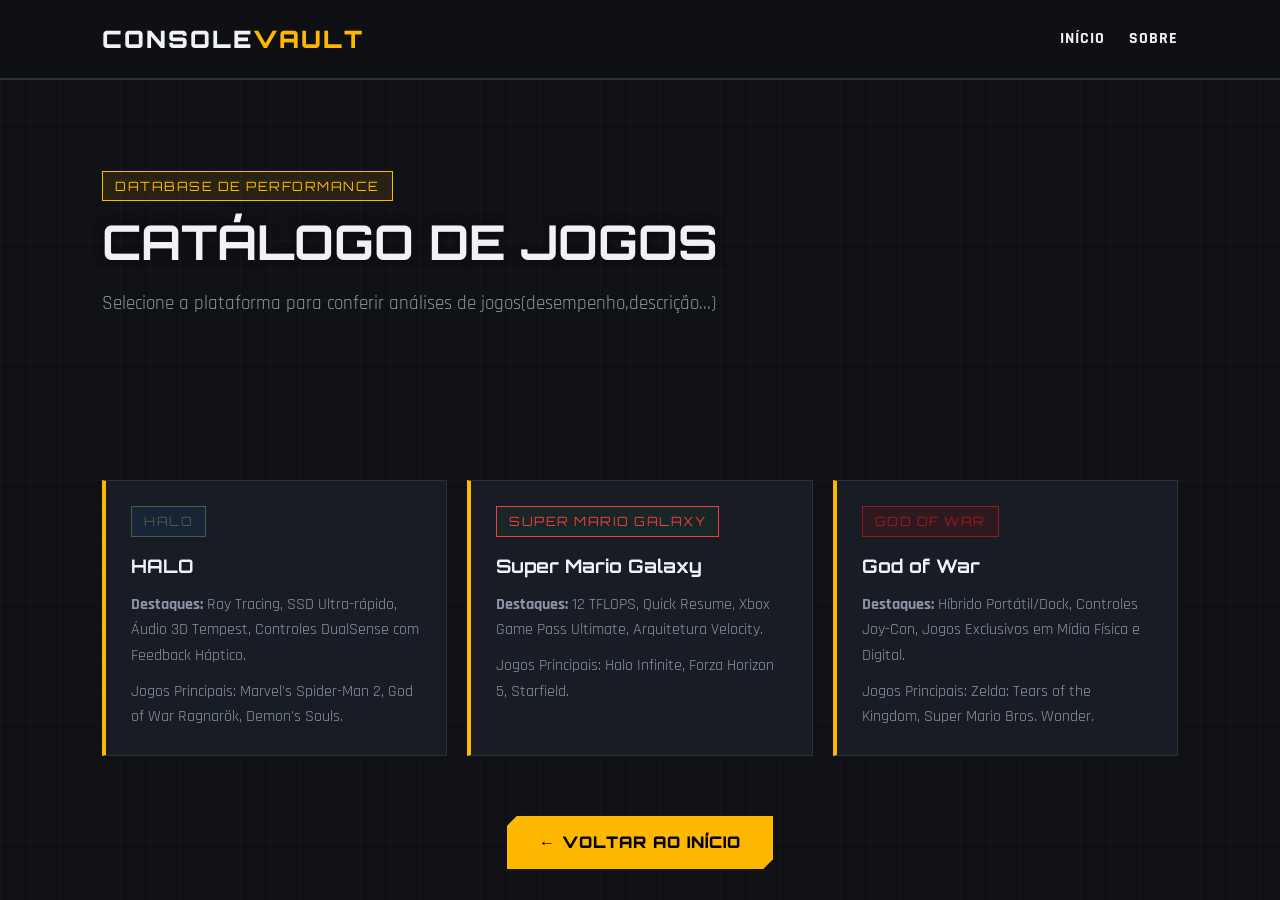
==== jogos.html @ dd62b10e "Update jogos.html" ====
<!DOCTYPE html>
<html lang="pt-BR">
<head>
    <meta charset="UTF-8">
    <meta name="viewport" content="width=device-width, initial-scale=1.0">
    <title>Catálogo de Jogos | Console Vault</title>
    <!-- Mantém o estilo visual integrado com o mesmo CSS -->
    <link rel="stylesheet" href="style.css">
    <link rel="preconnect" href="https://fonts.googleapis.com">
    <link rel="preconnect" href="https://fonts.gstatic.com" crossorigin>
    <link href="https://fonts.googleapis.com/css2?family=Orbitron:wght@600;900&family=Rajdhani:wght@500;700&display=swap" rel="stylesheet">
</head>
<body>

    <!-- Header / Navbar -->
    <header class="navbar">
        <div class="logo">CONSOLE<span>VAULT</span></div>
        <nav>
            <a href="index.html">INÍCIO</a>
            <a href="sobre.html">SOBRE</a>
    </header>

    <!-- Banner da Página -->
    <section class="hero" style="min-height: 40vh; align-items: center;">
        <div class="hero-content">
            <span class="badge">DATABASE DE PERFORMANCE</span>
            <h1>CATÁLOGO DE JOGOS</h1>
            <p>Selecione a plataforma para conferir análises de jogos(desempenho,descrição...)</p>
        </div>
    </section>

    <!-- Grid de Consoles  -->
    <section class="features">
        <div class="card">
            <span class="badge" style="border-color: #4E5B43; color: #4E5B43; background: rgba(0,112,209,0.1);">HALO</span>
            <h3>HALO</h3>
            <p><strong>Destaques:</strong> Ray Tracing, SSD Ultra-rápido, Áudio 3D Tempest, Controles DualSense com Feedback Háptico.</p>
            <p style="margin-top: 10px; color: var(--text-muted);">Jogos Principais: Marvel's Spider-Man 2, God of War Ragnarök, Demon's Souls.</p>
        </div>

        <div class="card">
            <span class="badge" style="border-color: #f73a3a; color: #f73a3a; background: rgba(16,124,65,0.1);">SUPER MARIO GALAXY</span>
            <h3>Super Mario Galaxy</h3>
            <p><strong>Destaques:</strong> 12 TFLOPS, Quick Resume, Xbox Game Pass Ultimate, Arquitetura Velocity.</p>
            <p style="margin-top: 10px; color: var(--text-muted);">Jogos Principais: Halo Infinite, Forza Horizon 5, Starfield.</p>
        </div>

        <div class="card">
            <span class="badge" style="border-color: #981B19; color: #981B19; background: rgba(230,0,18,0.1);">GOD OF WAR</span>
            <h3>God of War</h3>
            <p><strong>Destaques:</strong> Híbrido Portátil/Dock, Controles Joy-Con, Jogos Exclusivos em Mídia Física e Digital.</p>
            <p style="margin-top: 10px; color: var(--text-muted);">Jogos Principais: Zelda: Tears of the Kingdom, Super Mario Bros. Wonder.</p>
        </div>
    </section>

    <!-- Botão de Ação / Retorno -->
    <div style="padding: 20px 8%; text-align: center;">
        <a href="index.html" class="btn-primary">← VOLTAR AO INÍCIO</a>
    </div>

</body>
</html>
---- style.css ----
/* RESET E VARIÁVEIS DE CORES TUF GAMING */
:root {
    --bg-dark: #0f1115;
    --bg-card: #181c24;
    --tuf-yellow: #ffb800;
    --tuf-orange: #ff5500;
    --text-main: #f0f2f5;
    --text-muted: #8c96a6;
    --border-color: #2a313d;
    --font-heading: 'Orbitron', sans-serif;
    --font-body: 'Rajdhani', sans-serif;
}

* {
    margin: 0;
    padding: 0;
    box-sizing: border-box;
}

body {
    background-color: var(--bg-dark);
    color: var(--text-main);
    font-family: var(--font-body);
    line-height: 1.6;
    overflow-x: hidden;
    /* Padrão de fundo em grade/cyberpunk */
    background-image: linear-gradient(rgba(255, 255, 255, 0.02) 1px, transparent 1px),
                      linear-gradient(90deg, rgba(255, 255, 255, 0.02) 1px, transparent 1px);
    background-size: 30px 30px;
}

/* NAVBAR */
.navbar {
    display: flex;
    justify-content: space-between;
    align-items: center;
    padding: 20px 8%;
    background-color: rgba(15, 17, 21, 0.9);
    border-bottom: 2px solid var(--border-color);
    position: sticky;
    top: 0;
    z-index: 100;
    backdrop-filter: blur(10px);
}

.logo {
    font-family: var(--font-heading);
    font-size: 1.5rem;
    font-weight: 900;
    letter-spacing: 2px;
}

.logo span {
    color: var(--tuf-yellow);
}

.navbar nav a {
    color: var(--text-main);
    text-decoration: none;
    font-weight: 700;
    margin-left: 20px;
    letter-spacing: 1px;
    transition: color 0.3s;
}

.navbar nav a:hover, .navbar nav a.active {
    color: var(--tuf-yellow);
}

/* HERO SECTION */
.hero {
    min-height: 80vh;
    display: flex;
    align-items: center;
    padding: 0 8%;
    position: relative;
}

.hero-content {
    max-width: 650px;
}

.badge {
    background-color: rgba(255, 184, 0, 0.1);
    color: var(--tuf-yellow);
    border: 1px solid var(--tuf-yellow);
    padding: 4px 12px;
    font-family: var(--font-heading);
    font-size: 0.8rem;
    letter-spacing: 1.5px;
    display: inline-block;
    margin-bottom: 15px;
}

.hero h1 {
    font-family: var(--font-heading);
    font-size: 3rem;
    line-height: 1.1;
    margin-bottom: 20px;
    text-transform: uppercase;
    text-shadow: 0 0 10px rgba(0, 0, 0, 0.5);
}

.hero p {
    font-size: 1.2rem;
    color: var(--text-muted);
    margin-bottom: 30px;
}

/* BOTAO ESTILO CHANFRADO INDUSTRIAL */
.btn-primary {
    display: inline-block;
    padding: 14px 32px;
    background: var(--tuf-yellow);
    color: #000;
    font-family: var(--font-heading);
    font-weight: 900;
    text-transform: uppercase;
    text-decoration: none;
    letter-spacing: 1px;
    /* Cantos cortados no estilo TUF */
    clip-path: polygon(10px 0, 100% 0, 100% calc(100% - 10px), calc(100% - 10px) 100%, 0 100%, 0 10px);
    transition: all 0.2s ease-in-out;
}

.btn-primary:hover {
    background: var(--tuf-orange);
    color: #fff;
    transform: translateY(-2px);
}

/* FEATURES GRID */
.features {
    display: grid;
    grid-template-columns: repeat(auto-fit, minmax(280px, 1fr));
    gap: 20px;
    padding: 40px 8%;
}

.card {
    background-color: var(--bg-card);
    border: 1px solid var(--border-color);
    padding: 25px;
    position: relative;
    /* Detalhe de linha amarela na lateral do card */
    border-left: 4px solid var(--tuf-yellow);
    transition: transform 0.3s;
}

.card:hover {
    transform: translateY(-5px);
    border-color: var(--tuf-yellow);
}

.card h3 {
    font-family: var(--font-heading);
    color: var(--text-main);
    margin-bottom: 10px;
}

.card p {
    color: var(--text-muted);
    font-size: 1rem;
}
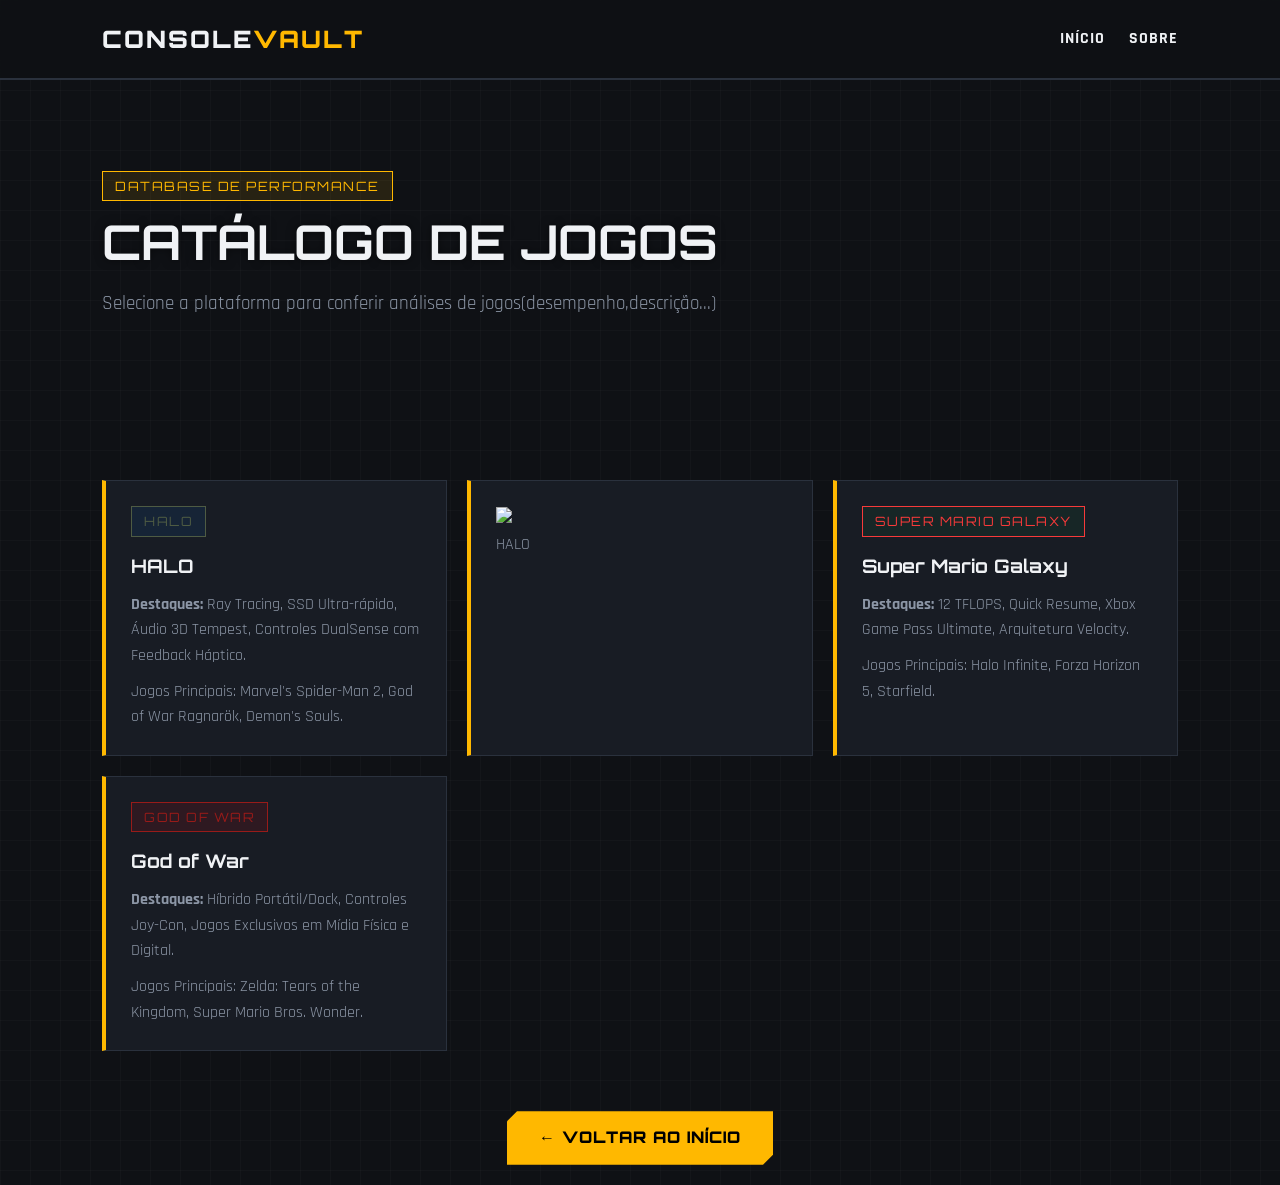
==== commit 68504879: "Add HALO section with image and caption Added a new section for HALO with an image and caption." ====
--- a/jogos.html
+++ b/jogos.html
@@ -37,6 +37,13 @@
             <p><strong>Destaques:</strong> Ray Tracing, SSD Ultra-rápido, Áudio 3D Tempest, Controles DualSense com Feedback Háptico.</p>
             <p style="margin-top: 10px; color: var(--text-muted);">Jogos Principais: Marvel's Spider-Man 2, God of War Ragnarök, Demon's Souls.</p>
         </div>
+        <section class="card">
+    <!-- Container da Imagem com Legenda -->
+    <div class="card-imagem">
+        <img src="https://www.techtudo.com.br/noticias/2012/05/divulgada-bela-capa-oficial-de-halo-4.ghtml alt="HALO">
+        <p class="legenda-imagem">HALO</p>
+    </div>
+</section>
 
         <div class="card">
             <span class="badge" style="border-color: #f73a3a; color: #f73a3a; background: rgba(16,124,65,0.1);">SUPER MARIO GALAXY</span>
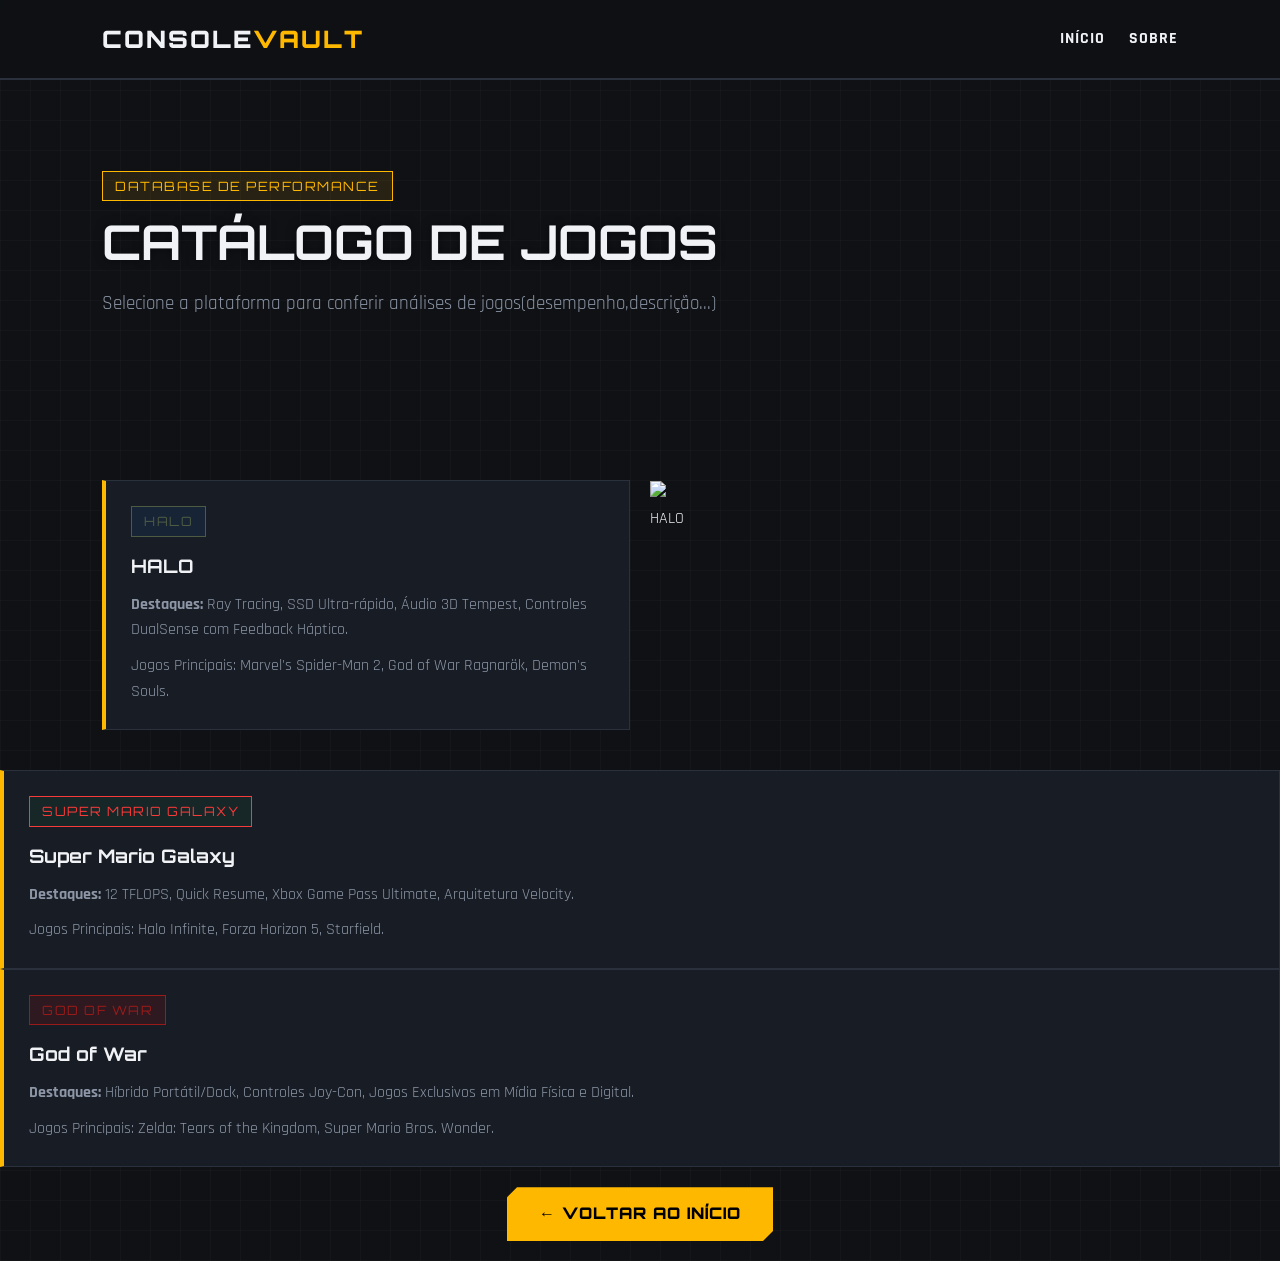
==== commit 1aebda9d: "Clean up jogos.html by removing comments Removed section comment and adjusted image tag." ====
--- a/jogos.html
+++ b/jogos.html
@@ -37,8 +37,6 @@
             <p><strong>Destaques:</strong> Ray Tracing, SSD Ultra-rápido, Áudio 3D Tempest, Controles DualSense com Feedback Háptico.</p>
             <p style="margin-top: 10px; color: var(--text-muted);">Jogos Principais: Marvel's Spider-Man 2, God of War Ragnarök, Demon's Souls.</p>
         </div>
-        <section class="card">
-    <!-- Container da Imagem com Legenda -->
     <div class="card-imagem">
         <img src="https://www.techtudo.com.br/noticias/2012/05/divulgada-bela-capa-oficial-de-halo-4.ghtml alt="HALO">
         <p class="legenda-imagem">HALO</p>
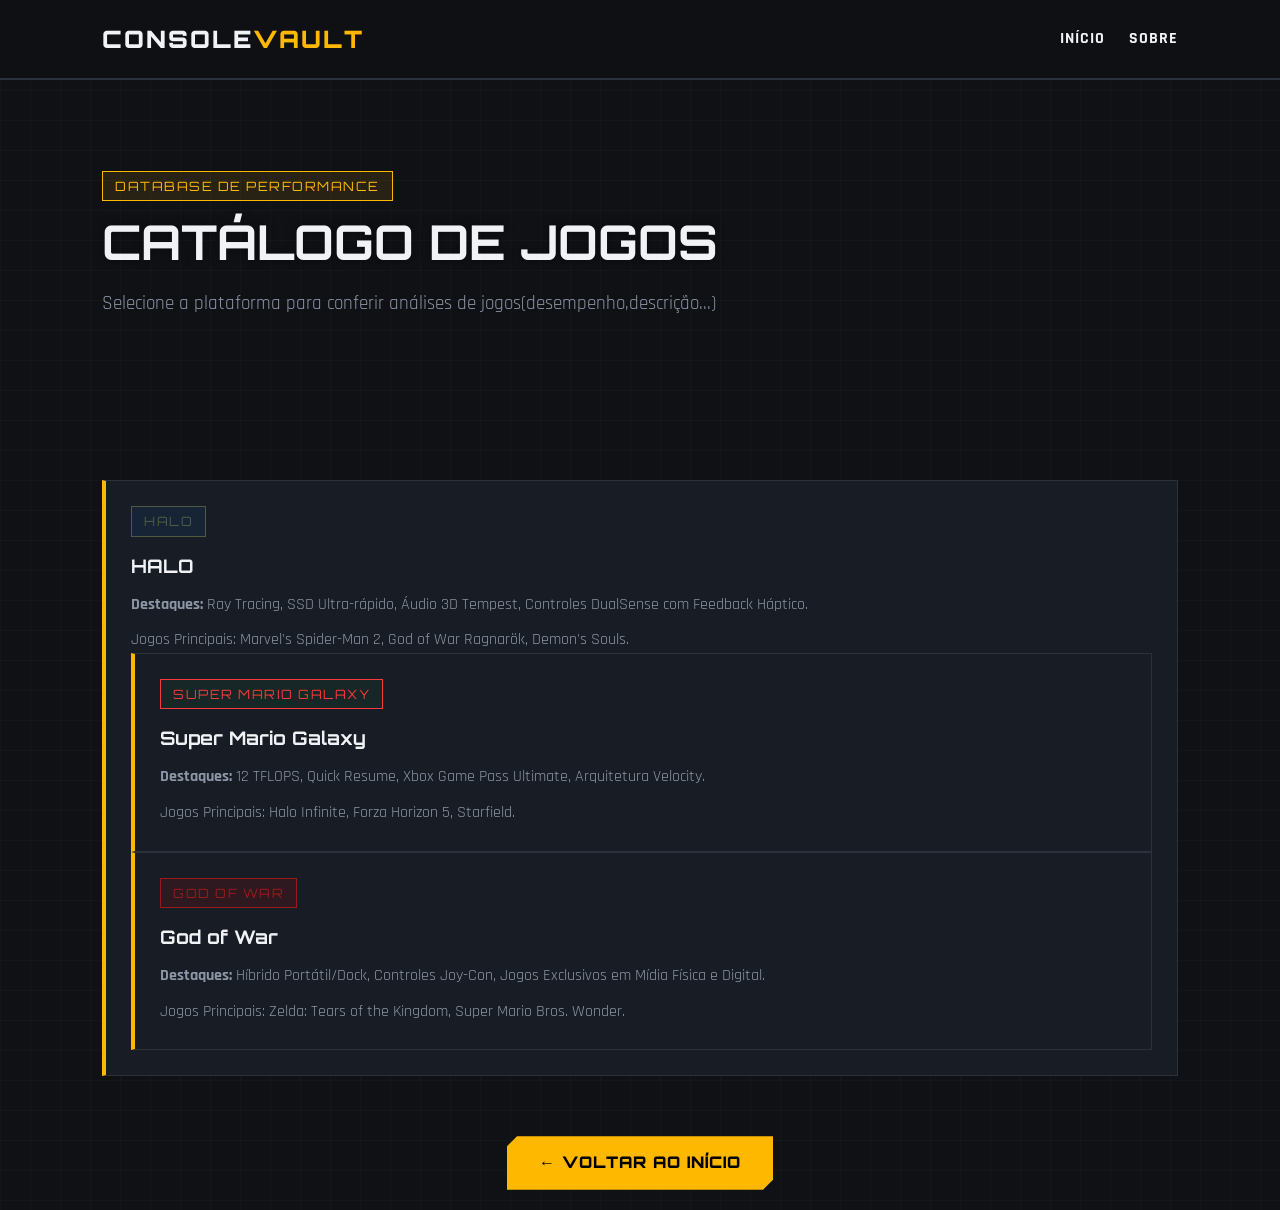
==== commit 17857a57: "Remove HALO card section from jogos.html Removed HALO card section including image and description." ====
--- a/jogos.html
+++ b/jogos.html
@@ -36,13 +36,7 @@
             <h3>HALO</h3>
             <p><strong>Destaques:</strong> Ray Tracing, SSD Ultra-rápido, Áudio 3D Tempest, Controles DualSense com Feedback Háptico.</p>
             <p style="margin-top: 10px; color: var(--text-muted);">Jogos Principais: Marvel's Spider-Man 2, God of War Ragnarök, Demon's Souls.</p>
-        </div>
-    <div class="card-imagem">
-        <img src="https://www.techtudo.com.br/noticias/2012/05/divulgada-bela-capa-oficial-de-halo-4.ghtml alt="HALO">
-        <p class="legenda-imagem">HALO</p>
-    </div>
-</section>
-
+            
         <div class="card">
             <span class="badge" style="border-color: #f73a3a; color: #f73a3a; background: rgba(16,124,65,0.1);">SUPER MARIO GALAXY</span>
             <h3>Super Mario Galaxy</h3>
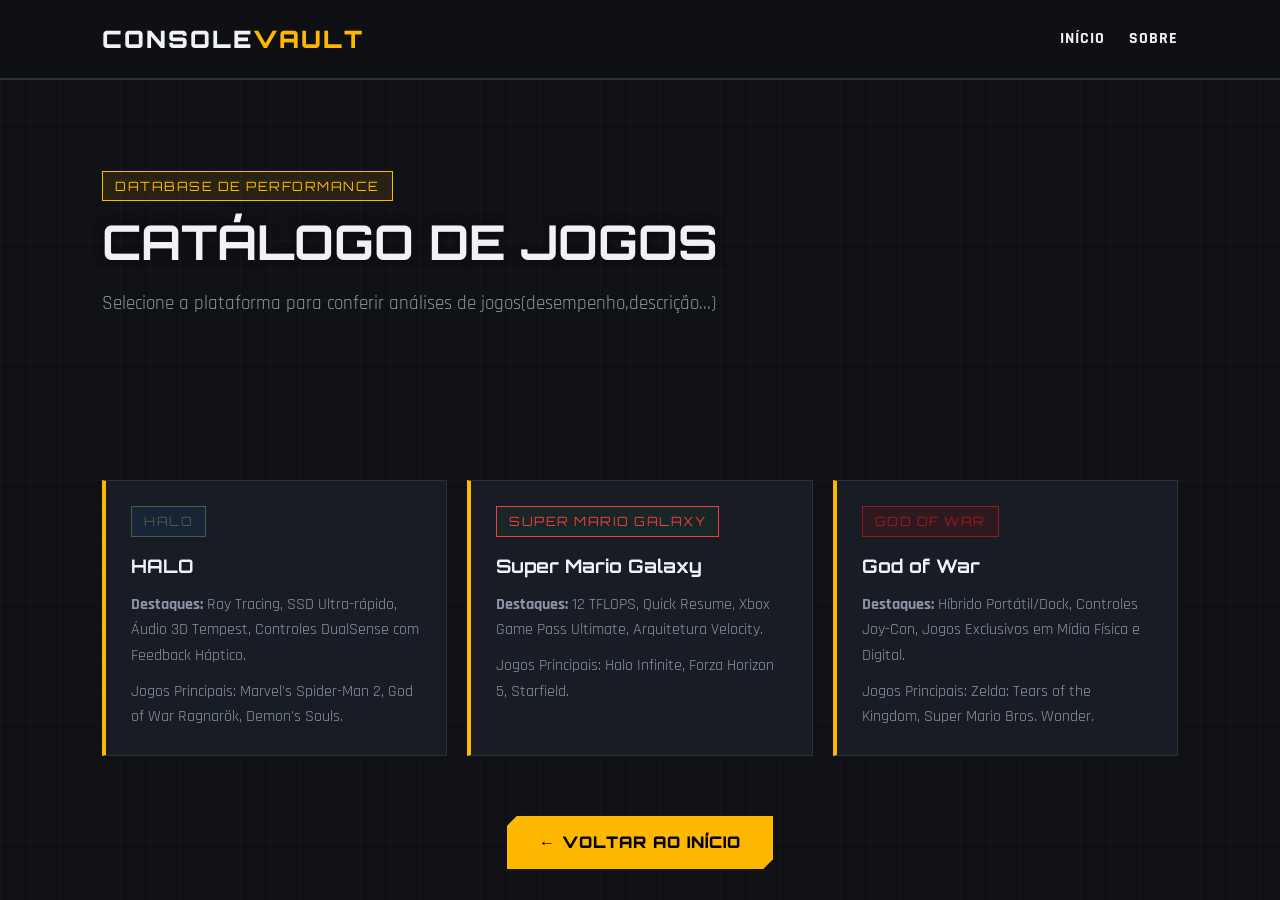
==== commit 97eed127: "Fix HTML structure in jogos.html" ====
--- a/jogos.html
+++ b/jogos.html
@@ -36,7 +36,8 @@
             <h3>HALO</h3>
             <p><strong>Destaques:</strong> Ray Tracing, SSD Ultra-rápido, Áudio 3D Tempest, Controles DualSense com Feedback Háptico.</p>
             <p style="margin-top: 10px; color: var(--text-muted);">Jogos Principais: Marvel's Spider-Man 2, God of War Ragnarök, Demon's Souls.</p>
-            
+        </div>
+
         <div class="card">
             <span class="badge" style="border-color: #f73a3a; color: #f73a3a; background: rgba(16,124,65,0.1);">SUPER MARIO GALAXY</span>
             <h3>Super Mario Galaxy</h3>
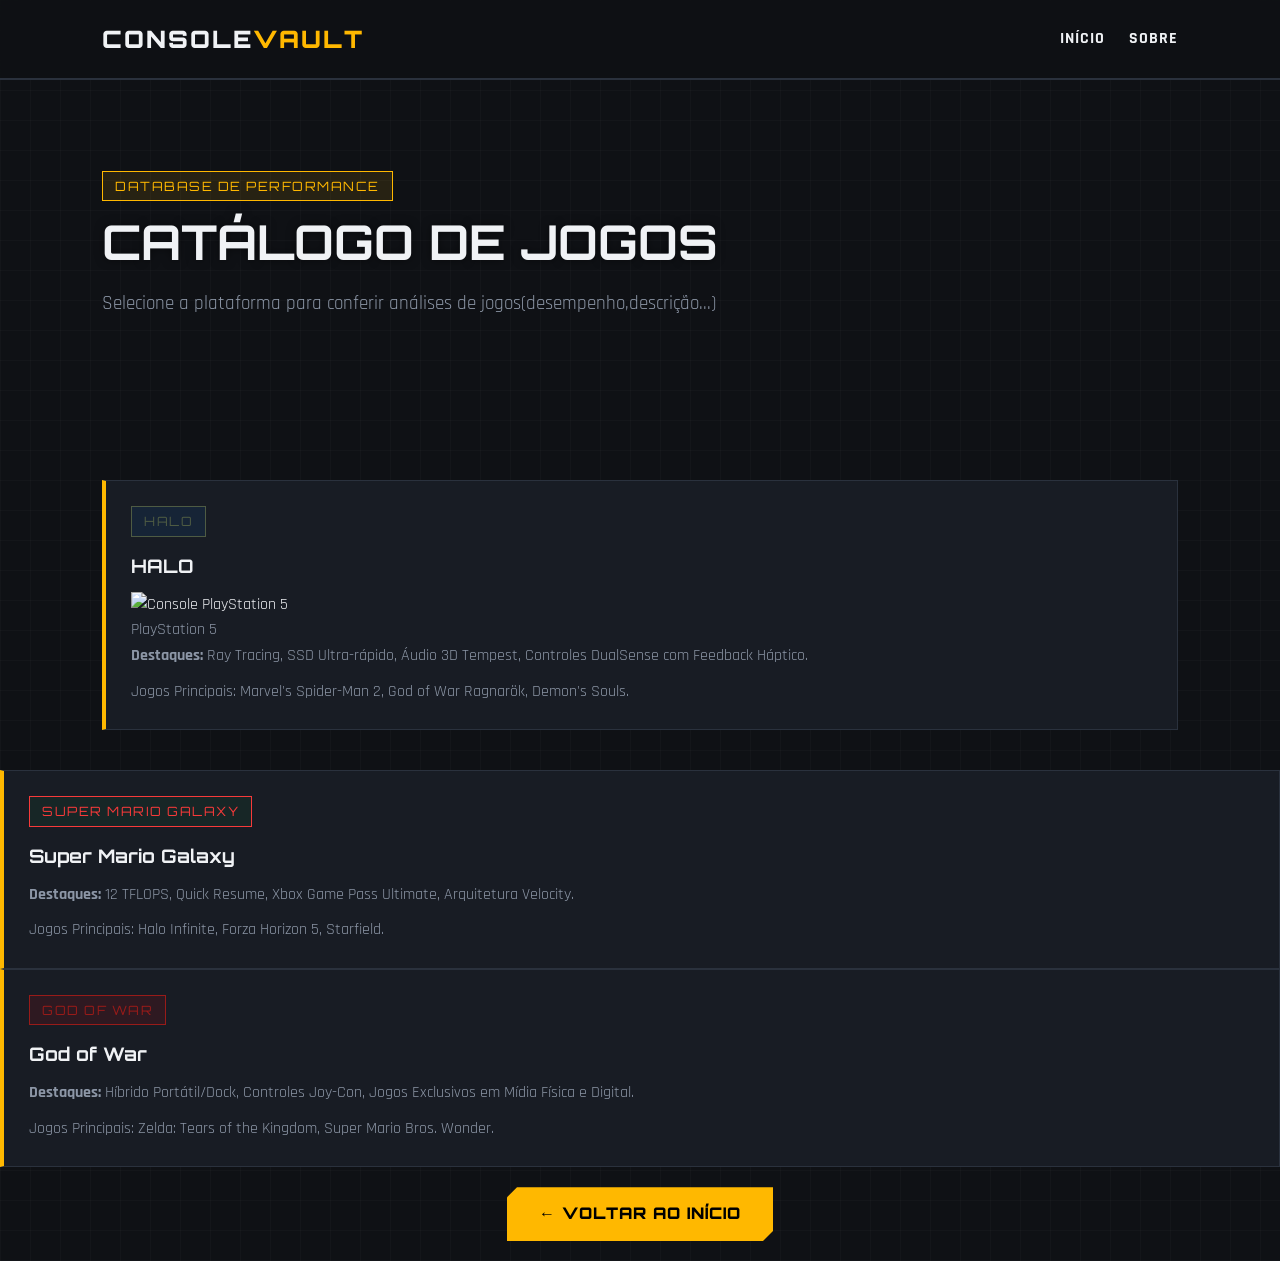
==== commit e3bd4c3d: "Add PlayStation 5 card to features section Added a new card section for PlayStation 5 with image and" ====
--- a/jogos.html
+++ b/jogos.html
@@ -30,13 +30,21 @@
     </section>
 
     <!-- Grid de Consoles  -->
-    <section class="features">
-        <div class="card">
-            <span class="badge" style="border-color: #4E5B43; color: #4E5B43; background: rgba(0,112,209,0.1);">HALO</span>
-            <h3>HALO</h3>
-            <p><strong>Destaques:</strong> Ray Tracing, SSD Ultra-rápido, Áudio 3D Tempest, Controles DualSense com Feedback Háptico.</p>
-            <p style="margin-top: 10px; color: var(--text-muted);">Jogos Principais: Marvel's Spider-Man 2, God of War Ragnarök, Demon's Souls.</p>
+<section class="features">
+    <div class="card">
+        <span class="badge" style="border-color: #4E5B43; color: #4E5B43; background: rgba(0,112,209,0.1);">HALO</span>
+        <h3>HALO</h3>
+        
+        <!-- Bloco da Imagem do Console e Legenda -->
+        <div class="card-imagem">
+            <img src="https://www.reddit.com/r/xbox/comments/1svhwq0/4k_master_chief_x_xbox_logo_wallpaper_i_made/?tl=pt-br" alt="Console PlayStation 5">
+            <p class="legenda-imagem">PlayStation 5</p>
         </div>
+
+        <p><strong>Destaques:</strong> Ray Tracing, SSD Ultra-rápido, Áudio 3D Tempest, Controles DualSense com Feedback Háptico.</p>
+        <p style="margin-top: 10px; color: var(--text-muted);">Jogos Principais: Marvel's Spider-Man 2, God of War Ragnarök, Demon's Souls.</p>
+    </div>
+</section>
 
         <div class="card">
             <span class="badge" style="border-color: #f73a3a; color: #f73a3a; background: rgba(16,124,65,0.1);">SUPER MARIO GALAXY</span>
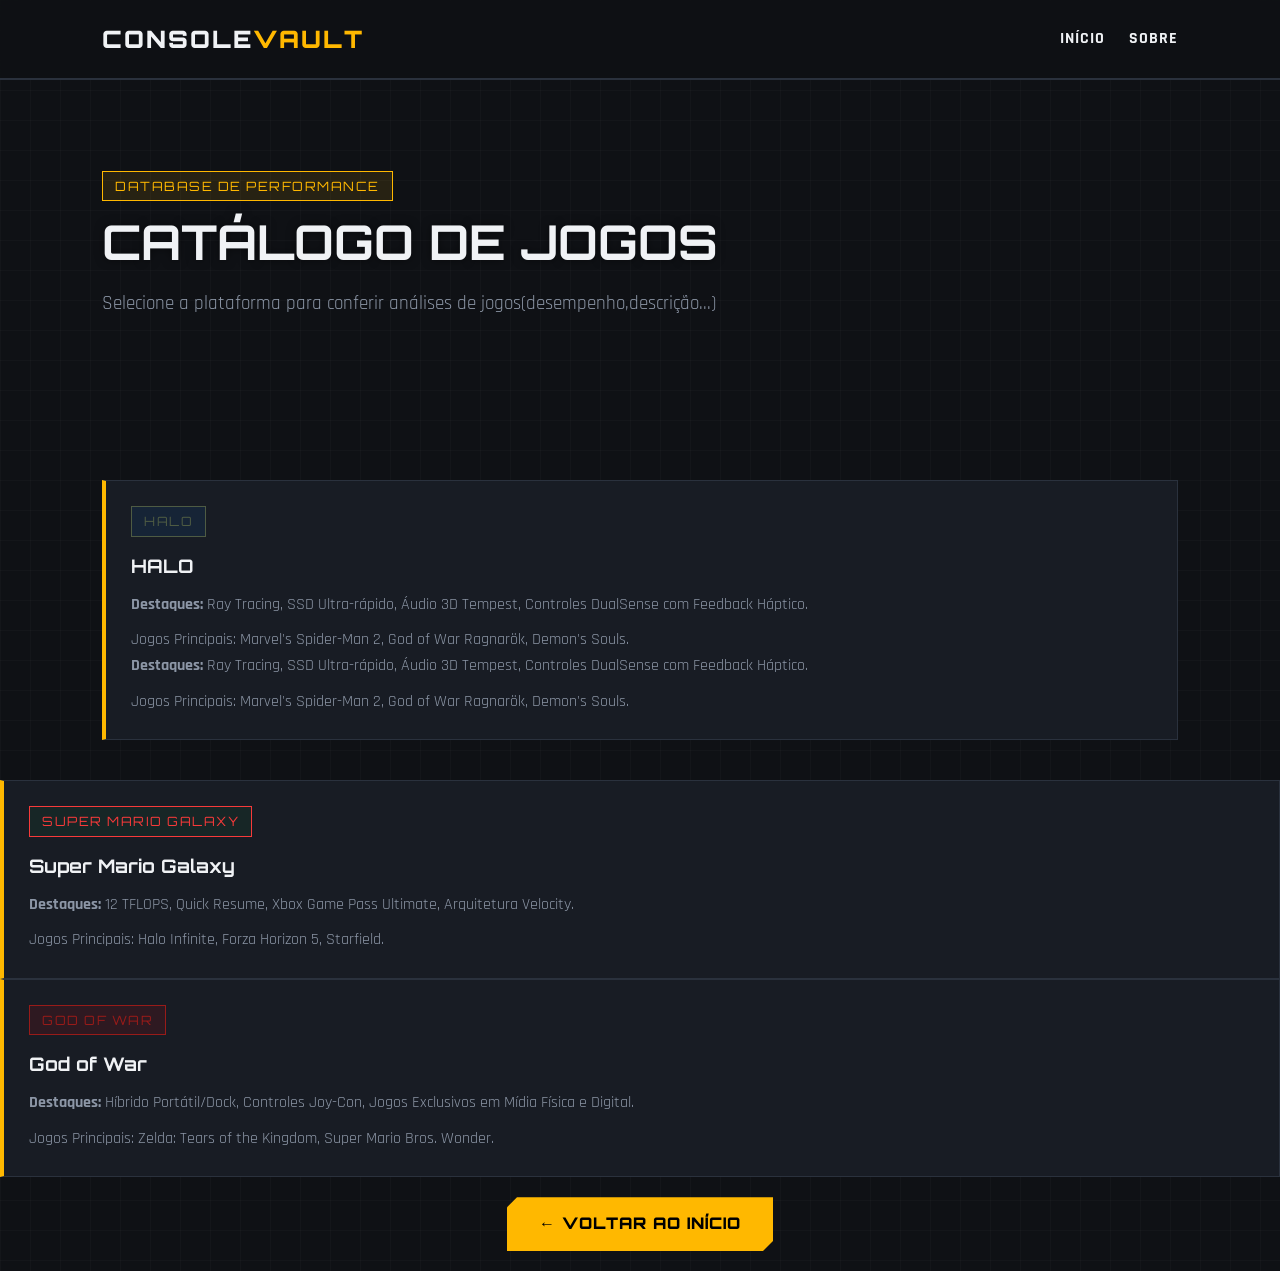
==== commit 1e76e4fd: "Revise console features section in jogos.html Updated the features section for the console with addi" ====
--- a/jogos.html
+++ b/jogos.html
@@ -30,16 +30,12 @@
     </section>
 
     <!-- Grid de Consoles  -->
-<section class="features">
-    <div class="card">
-        <span class="badge" style="border-color: #4E5B43; color: #4E5B43; background: rgba(0,112,209,0.1);">HALO</span>
-        <h3>HALO</h3>
-        
-        <!-- Bloco da Imagem do Console e Legenda -->
-        <div class="card-imagem">
-            <img src="https://www.reddit.com/r/xbox/comments/1svhwq0/4k_master_chief_x_xbox_logo_wallpaper_i_made/?tl=pt-br" alt="Console PlayStation 5">
-            <p class="legenda-imagem">PlayStation 5</p>
-        </div>
+ <section class="features">
+        <div class="card">
+            <span class="badge" style="border-color: #4E5B43; color: #4E5B43; background: rgba(0,112,209,0.1);">HALO</span>
+            <h3>HALO</h3>
+            <p><strong>Destaques:</strong> Ray Tracing, SSD Ultra-rápido, Áudio 3D Tempest, Controles DualSense com Feedback Háptico.</p>
+            <p style="margin-top: 10px; color: var(--text-muted);">Jogos Principais: Marvel's Spider-Man 2, God of War Ragnarök, Demon's Souls.</p>
 
         <p><strong>Destaques:</strong> Ray Tracing, SSD Ultra-rápido, Áudio 3D Tempest, Controles DualSense com Feedback Háptico.</p>
         <p style="margin-top: 10px; color: var(--text-muted);">Jogos Principais: Marvel's Spider-Man 2, God of War Ragnarök, Demon's Souls.</p>
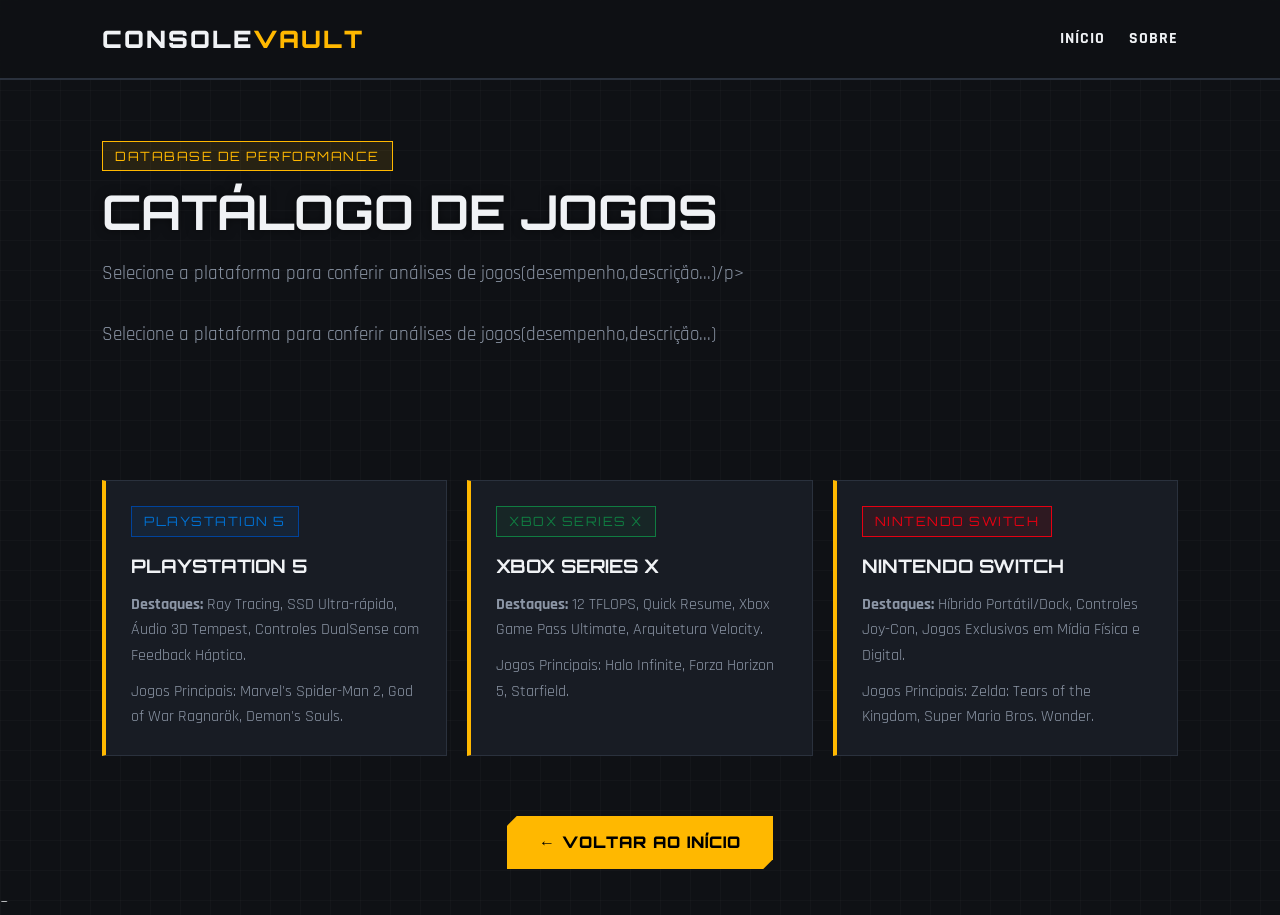
==== commit b5de1007: "Aba de games" ====
--- a/jogos.html
+++ b/jogos.html
@@ -25,33 +25,30 @@
         <div class="hero-content">
             <span class="badge">DATABASE DE PERFORMANCE</span>
             <h1>CATÁLOGO DE JOGOS</h1>
+            <p>Selecione a plataforma para conferir análises de jogos(desempenho,descrição...)/p>
             <p>Selecione a plataforma para conferir análises de jogos(desempenho,descrição...)</p>
         </div>
     </section>
 
     <!-- Grid de Consoles  -->
- <section class="features">
+    <section class="features">
         <div class="card">
-            <span class="badge" style="border-color: #4E5B43; color: #4E5B43; background: rgba(0,112,209,0.1);">HALO</span>
-            <h3>HALO</h3>
+            <span class="badge" style="border-color: #00439c; color: #0070d1; background: rgba(0,112,209,0.1);">PLAYSTATION 5</span>
+            <h3>PLAYSTATION 5</h3>
             <p><strong>Destaques:</strong> Ray Tracing, SSD Ultra-rápido, Áudio 3D Tempest, Controles DualSense com Feedback Háptico.</p>
             <p style="margin-top: 10px; color: var(--text-muted);">Jogos Principais: Marvel's Spider-Man 2, God of War Ragnarök, Demon's Souls.</p>
-
-        <p><strong>Destaques:</strong> Ray Tracing, SSD Ultra-rápido, Áudio 3D Tempest, Controles DualSense com Feedback Háptico.</p>
-        <p style="margin-top: 10px; color: var(--text-muted);">Jogos Principais: Marvel's Spider-Man 2, God of War Ragnarök, Demon's Souls.</p>
-    </div>
-</section>
+        </div>
 
         <div class="card">
-            <span class="badge" style="border-color: #f73a3a; color: #f73a3a; background: rgba(16,124,65,0.1);">SUPER MARIO GALAXY</span>
-            <h3>Super Mario Galaxy</h3>
+            <span class="badge" style="border-color: #107c41; color: #107c41; background: rgba(16,124,65,0.1);">XBOX SERIES X</span>
+            <h3>XBOX SERIES X</h3>
             <p><strong>Destaques:</strong> 12 TFLOPS, Quick Resume, Xbox Game Pass Ultimate, Arquitetura Velocity.</p>
             <p style="margin-top: 10px; color: var(--text-muted);">Jogos Principais: Halo Infinite, Forza Horizon 5, Starfield.</p>
         </div>
 
         <div class="card">
-            <span class="badge" style="border-color: #981B19; color: #981B19; background: rgba(230,0,18,0.1);">GOD OF WAR</span>
-            <h3>God of War</h3>
+            <span class="badge" style="border-color: #e60012; color: #e60012; background: rgba(230,0,18,0.1);">NINTENDO SWITCH</span>
+            <h3>NINTENDO SWITCH</h3>
             <p><strong>Destaques:</strong> Híbrido Portátil/Dock, Controles Joy-Con, Jogos Exclusivos em Mídia Física e Digital.</p>
             <p style="margin-top: 10px; color: var(--text-muted);">Jogos Principais: Zelda: Tears of the Kingdom, Super Mario Bros. Wonder.</p>
         </div>
@@ -64,4 +61,4 @@
 
 </body>
 </html>
-
+~
